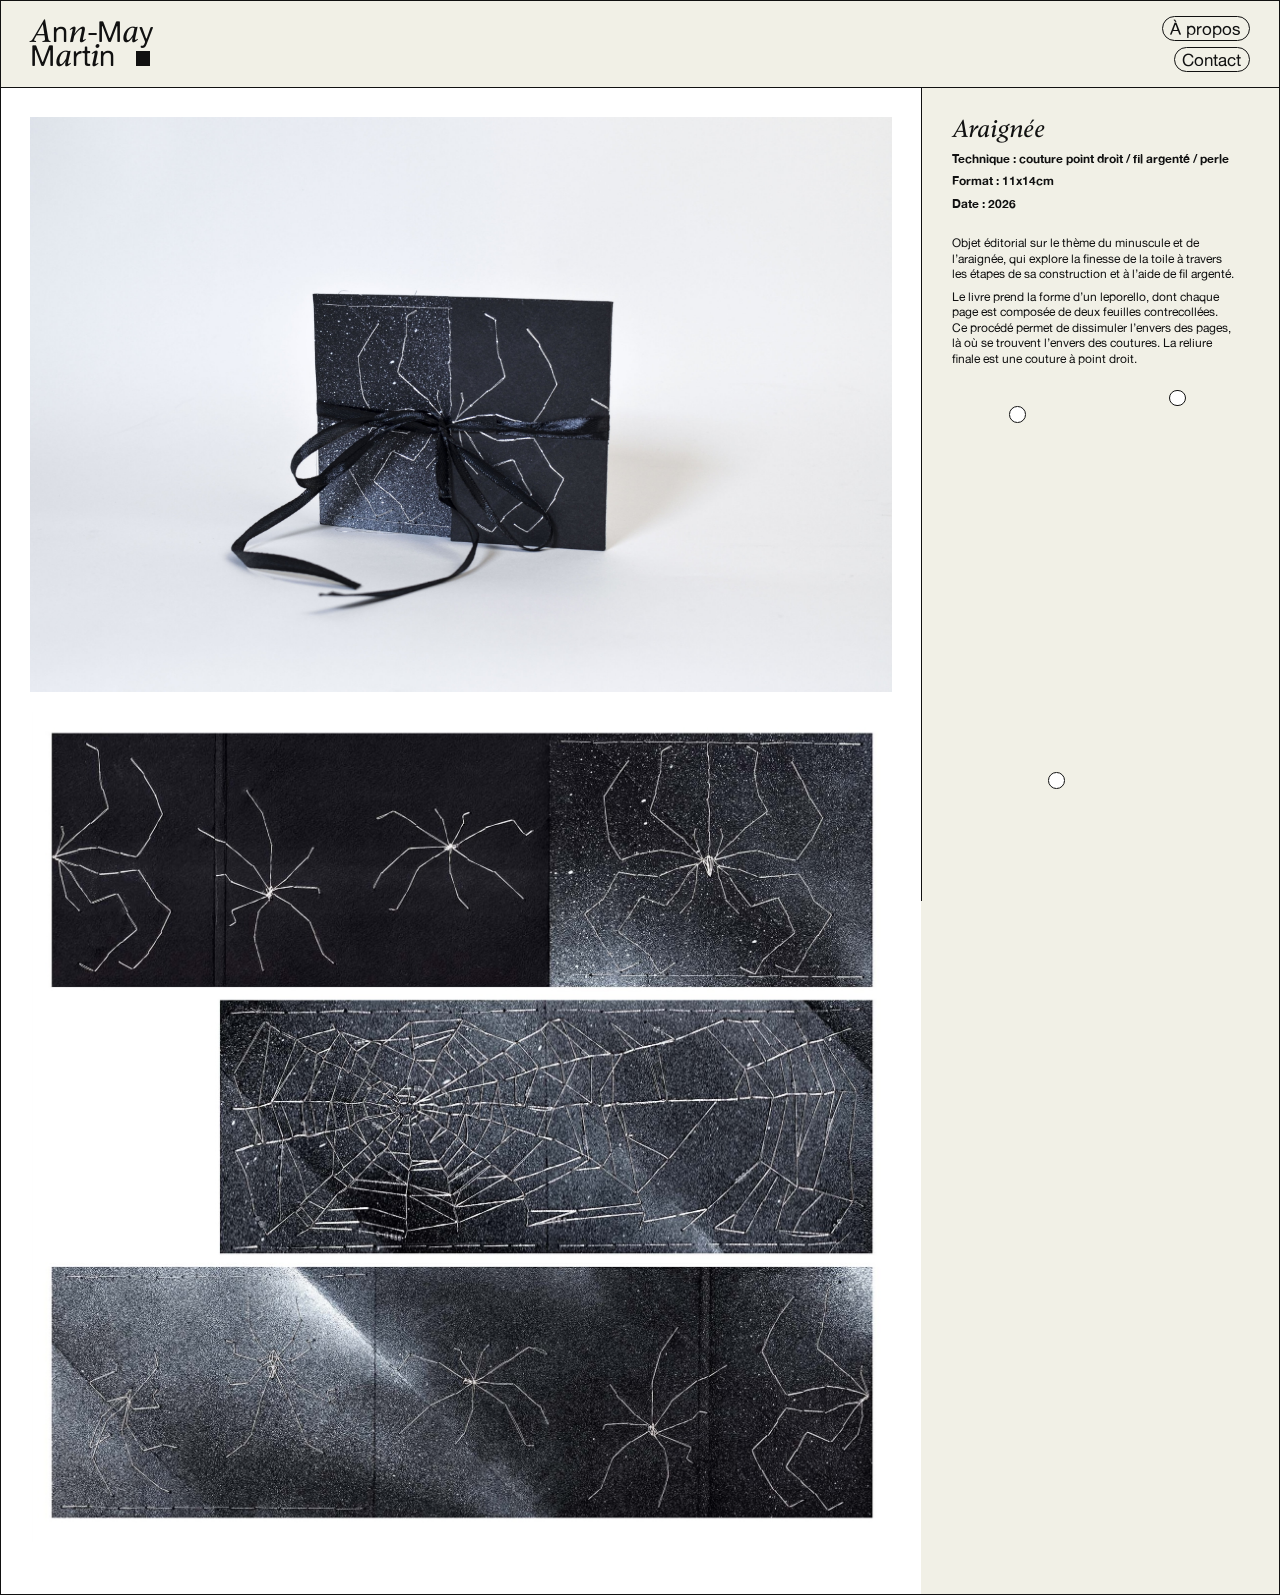
==== araignee.html @ fddde3b2 "lundisoir" ====
<!DOCTYPE html>
<html lang="fr">

<head>
    <meta charset="UTF-8">
    <meta name="viewport" content="width=device-width, initial-scale=1.0">
    <title>2463 – Ann-May Martin</title>
    <link rel="stylesheet" href="style.css">
</head>

<body>
    <div class="page" id="top">

        <header>
            <div class="logo">
                <h1 class="nom">
                    <a href="index.html" aria-label="Ann-May Martin, accueil"><span class="v">A</span>n<span
                            class="v">n</span>-M<span class="v">a</span>y<br>M<span class="v">a</span>rt<span
                            class="v">i</span>n</a> <a class="square" href="index.html" aria-label="Revenir à la page d'entrée"></a>
                </h1>
            </div>

            <nav>
                <div class="nav-item">
                    <button class="pill" type="button" aria-expanded="false" aria-controls="popup-apropos">À
                        propos</button>
                    <div class="popup" id="popup-apropos" hidden>
                        <button class="popup__close" type="button" aria-label="Fermer"></button>
                        <p>Étudiante en DN MADE Graphisme à l'ELMAD Auguste Renoir, je suis passionnée par l'édition et
                            les narrations visuelles.</p>
                        <p>Cette année, dans le cadre de mes études, je suis à la recherche d’un stage d’une durée de 3 mois, du 5 Avril au 27 Juin 2027.</p>
                    </div>
                </div>

                <div class="nav-item">
                    <button class="pill" type="button" aria-expanded="false"
                        aria-controls="popup-contact">Contact</button>
                    <div class="popup" id="popup-contact" hidden>
                        <button class="popup__close" type="button" aria-label="Fermer"></button>
                        <p><a href="mailto:annmaymartin@gmail.com">annmaymartin@gmail.com</a></p>
                        <p><a href="https://www.instagram.com/sego_am/" target="_blank" rel="noopener">ig : @sego_am</a>
                        </p>
                        <p><a href="cv.pdf" target="_blank" rel="noopener"><strong>CV</strong></a></p>
                    </div>
                </div>
            </nav>
        </header>

        <div class="layout">

            <main>
                <section class="slider" data-slider aria-label="Photos du projet araignee">
                    <img class="slide is-active" src="images/araignee/ara_1.jpg" alt="araignee, photo 1">
                    <img class="slide" src="images/araignee/ara_3.jpg" alt="araignee, photo 2">
                    <img class="slide" src="images/araignee/ara_7.jpg" alt="araignee, photo 3">
                    <img class="slide" src="images/araignee/ara_4.jpg" alt="araignee, photo 4">
                    <img class="slide" src="images/araignee/ara_5.jpg" alt="araignee, photo 5">
                    <img class="slide" src="images/araignee/ara_6.jpg" alt="araignee, photo 6">
                    <img class="slide" src="images/araignee/ara_8.jpg" alt="araignee, photo 7">
                    <img class="slide" src="images/araignee/ara_10.jpg" alt="araignee, photo 8">
                    <img class="slide" src="images/araignee/ara_11.jpg" alt="araignee, photo 9">
                    <img class="slide" src="images/araignee/ara_12.jpg" alt="araignee, photo 10">

                    <button class="slider__btn slider__btn--prev" aria-label="Photo précédente"></button>
                    <button class="slider__btn slider__btn--next" aria-label="Photo suivante"></button>
                </section>

                <div class="band">
                    <img src="images/araignee/ara_18.jpg" alt="araignee, aperçu des pages">
                </div>
            </main>
            <aside>
                <div class="info-text">
                    <h2 class="project-title">Araignée</h2>
                    <p><strong>Technique : couture point droit / fil argenté / perle</strong></p>
                    <p><strong>Format : 11x14cm</strong></p>
                    <p><strong>Date : 2026</strong></p>

                    <p class="gap">Objet éditorial sur le thème du minuscule et de l’araignée, qui explore la finesse de la toile à travers les étapes de sa construction et à l’aide de fil argenté.</p>
                    <p>Le livre prend la forme d’un leporello, dont chaque page est composée de deux feuilles contrecollées. Ce procédé permet de dissimuler l’envers des pages, là où se trouvent l’envers des coutures. La reliure finale est une couture à point droit.</p>
                </div>
            </aside>
        </div>

    </div>

    <div class="cursor" aria-hidden="true"></div>
    <script src="script.js"></script>
</body>

</html>
---- style.css ----
@font-face {
    font-family: "AlteHaasGrotesk";
    src: url("font/AlteHaasGroteskRegular.ttf") format("truetype");
    font-display: swap;
}

@font-face {
    font-family: "AlteHaasGrotesk";
    src: url("font/AlteHaasGroteskBold.ttf") format("truetype");
    font-weight: 700;
    font-display: swap;
}

@font-face {
    font-family: "Gambetta";
    src: url("font/Gambetta-MediumItalic.otf") format("opentype");
    font-style: italic;
    font-display: swap;
}

@font-face {
    font-family: "Gambetta";
    src: url("font/Gambetta-Medium.otf") format("opentype");
    font-style: normal;
    font-display: swap;
}

:root {
    --bg: #F1F0E6;
    --white: #FFFFFF;
    --ink: #111111;
    --line: 1.5px solid var(--ink);
    --font-sans: "AlteHaasGrotesk", "Helvetica Neue", Arial, sans-serif;
    --font-serif: "Gambetta", Georgia, serif;

    --header-h: clamp(76px, 6.8vw, 128px);
    /* hauteur du header */
    --side: clamp(16px, 2.3vw, 42px);
    /* marges latérales */
    --gap: clamp(12px, 1.6vw, 28px);
    --dot-size: clamp(12px, 1.3vw, 22px);
    --gs: 1.13;
    --ratio: 1 / 1;
    --slide-ratio: 3 / 2;
}

*,
*::before,
*::after {
    box-sizing: border-box;
}

html {
    scroll-behavior: smooth;
    scroll-padding-top: var(--header-h);
}

body {
    margin: 0;
    background: var(--bg);
    color: var(--ink);
    font-family: var(--font-sans);
    overflow-x: clip;
}

a {
    color: inherit;
    text-decoration: none;
}

p {
    margin: 0;
}

img {
    display: block;
    width: 100%;
    height: 100%;
    object-fit: cover;
}

:focus-visible {
    outline: 2px solid var(--ink);
    outline-offset: 3px;
}

.page {
    max-width: 1920px;
    margin: 0 auto;
    border: var(--line);
}

header {
    position: sticky;
    top: 0;
    z-index: 10;
    height: var(--header-h);
    display: flex;
    align-items: center;
    justify-content: space-between;
    padding: 0 var(--side);
    background: var(--bg);
    border-bottom: var(--line);
}

h1 {
    margin: 0;
    font-family: var(--font-sans);
    font-weight: 400;
    font-size: clamp(1.35rem, 2.3vw, 2.6rem);
    line-height: .82;
    letter-spacing: -.01em;
}

.nom .l,
.nom .v {
    line-height: 0;
}

.v {
    font-family: var(--font-serif);
    font-style: italic;
    font-weight: 500;
    font-size: calc(1em * var(--gs));
}

.nom .line--serif .l {
    font-size: calc(1em * var(--gs));
}

.nom .l:hover {
    font-family: var(--font-serif);
    font-style: italic;
    font-weight: 500;
    font-size: calc(1em * var(--gs));
}

.nom .v:hover,
.nom .line--serif .l:hover {
    font-family: var(--font-sans);
    font-style: normal;
    font-weight: 400;
    font-size: 1em;
}

.square {
    transition: transform .25s ease;
}

.square:hover {
    transform: scale(1.25);
}

.square {
    display: inline-block;
    width: .5em;
    height: .5em;
    margin-left: .45em;
    background: var(--ink);
}

nav {
    display: flex;
    flex-direction: column;
    align-items: flex-end;
    gap: .4em;
    font-size: clamp(.9rem, 1.3vw, 1.45rem);
}

.pill {
    padding: .02em .45em .06em;
    border: var(--line);
    border-radius: 999px;
    background: transparent;
    line-height: 1.15;
    transition: background .3s, color .3s, transform .3s;
}

.pill:hover {
    background: var(--ink);
    color: var(--bg);
    transform: translateX(-4px);
}

button.pill {
    font: inherit;
    color: inherit;
    cursor: pointer;
    appearance: none;
}

.nav-item {
    position: relative;
}

.popup {
    --popup-gap: 13px;
    position: absolute;
    z-index: 20;
    top: calc(100% + var(--popup-gap));
    right: calc(100% - var(--popup-gap));
    /* sous le bouton, vers la gauche */
    width: max-content;
    max-width: clamp(220px, 17vw, 340px);
    padding: .75em .85em;
    border: var(--line);
    background: rgba(255, 255, 255, .88);
    font-size: clamp(.78rem, .92vw, 1.05rem);
    line-height: 1.2;
    text-align: left;
    hyphens: auto;
}

.popup[hidden] {
    display: none;
}

.popup p+p {
    margin-top: .5em;
}

.popup a:hover {
    text-decoration: underline;
}

.popup__close {
    position: absolute;
    top: -6px;
    right: -6px;
    width: 12px;
    height: 12px;
    padding: 0;
    border: var(--line);
    background: var(--white);
    cursor: pointer;
}

.popup__close::after {
    content: "";
    position: absolute;
    inset: -10px;
}

/* Cercles décoratifs */
.dot {
    position: absolute;
    left: var(--x);
    top: var(--y);
    width: var(--dot-size);
    aspect-ratio: 1;
    border: var(--line);
    border-radius: 50%;
    background: var(--white);
}

.layout {
    display: grid;
    grid-template-columns: 72fr 28fr;
}

main {
    background: var(--white);
    padding: var(--side) var(--side) clamp(32px, 4vw, 70px);
    /* plus d'espace blanc au-dessus */
}

.grid {
    display: grid;
    grid-template-columns: repeat(2, 1fr);
    gap: var(--gap);
}

.grid--3 {
    grid-template-columns: repeat(3, 1fr);
}

.photo {
    margin: 0;
}

.photo img {
    height: auto;
}

.image-container {
    position: relative;
    display: grid;
    overflow: hidden;
    aspect-ratio: var(--ratio);
    color: var(--white);
    animation: fade .9s ease both;
}

.image-container:nth-child(even) {
    animation-delay: .12s;
}

@keyframes fade {
    from {
        opacity: 0;
    }
}

.image-container img {
    grid-area: 1 / 1;
    transition: transform .6s ease;
}

.image-container:hover img,
.image-container:focus-visible img {
    transform: scale(1.05);
}

.overlay {
    position: absolute;
    inset: 0;
    background: rgba(0, 0, 0, .5);
    opacity: 0;
    transition: opacity .4s ease;
}

/* Titre pilule blanche */
.image-text {
    grid-area: 1 / 1;
    position: relative;
    z-index: 1;
    place-self: center;
    max-width: 90%;
    padding: .2em .8em .25em;
    border: var(--line);
    border-color: var(--white);
    border-radius: 999px;
    font-size: clamp(.85rem, 1.7vw, 1.9rem);
    text-align: center;
    white-space: nowrap;
    overflow: hidden;
    text-overflow: ellipsis;
    opacity: 0;
    transform: translateY(8px);
    transition: opacity .4s ease, transform .4s ease;
}

.image-container:hover .overlay,
.image-container:focus-visible .overlay {
    opacity: 1;
}

.image-container:hover .image-text,
.image-container:focus-visible .image-text {
    opacity: 1;
    transform: none;
}

.has-cursor .image-container,
.has-cursor .slider,
.has-cursor .band {
    cursor: none;
}

.cursor {
    position: fixed;
    top: 0;
    left: 0;
    z-index: 100;
    width: var(--dot-size);
    aspect-ratio: 1;
    margin: calc(var(--dot-size) / -2) 0 0 calc(var(--dot-size) / -2);
    border: var(--line);
    border-radius: 50%;
    background: var(--white);
    pointer-events: none;
    opacity: 0;
    scale: .4;
    transition: opacity .25s ease, scale .3s ease;
}

.cursor.is-visible {
    opacity: 1;
    scale: 1;
}

@media (hover: none) {
    .cursor {
        display: none;
    }
}

aside {
    position: sticky;
    top: var(--header-h);
    height: calc(100vh - var(--header-h));
    overflow-y: auto;
    scrollbar-width: none;
    background: var(--bg);
    border-left: var(--line);
    align-self: start;
}

.info-text {
    padding: var(--side) clamp(18px, 3.5vw, 70px) 0 var(--side);
    font-size: clamp(.78rem, .92vw, 1.05rem);
    line-height: 1.25;
    hyphens: auto;
}

.info-text p+p {
    margin-top: .55em;
}

.info-text .gap {
    margin-top: 1.9em;
}


@media (max-width: 1024px) {
    .layout {
        grid-template-columns: 66fr 34fr;
    }

    .info-text {
        font-size: .8rem;
        padding-right: var(--side);
    }
}

.slider {
    position: relative;
    overflow: hidden;
    aspect-ratio: var(--slide-ratio);
    background: #e7e6dc;
}

.slide {
    position: absolute;
    inset: 0;
    opacity: 0;
    transition: opacity .4s ease;
}

.slide.is-active {
    opacity: 1;
}

/* Flèches */
.slider__btn {
    position: absolute;
    top: 50%;
    translate: 0 -50%;
    width: clamp(44px, 5.2vw, 104px);
    aspect-ratio: 1;
    display: grid;
    place-items: center;
    padding: 0;
    border: 0;
    border-radius: 50%;
    background: rgba(80, 80, 80, .8);
    color: var(--white);
    cursor: pointer;
    opacity: 0;
    transition: opacity .3s ease, background .3s ease;
}

.slider__btn--prev {
    left: clamp(8px, 1vw, 14px);
}

.slider__btn--next {
    right: clamp(8px, 1vw, 14px);
}

.slider__btn--prev { --fleche: url("data:image/svg+xml,%3Csvg xmlns='http://www.w3.org/2000/svg' viewBox='0 0 24 24' fill='none' stroke='black' stroke-width='1.4' stroke-linecap='round' stroke-linejoin='round'%3E%3Cpath d='M20 12H4M10 5l-7 7 7 7'/%3E%3C/svg%3E"); }
.slider__btn--next { --fleche: url("data:image/svg+xml,%3Csvg xmlns='http://www.w3.org/2000/svg' viewBox='0 0 24 24' fill='none' stroke='black' stroke-width='1.4' stroke-linecap='round' stroke-linejoin='round'%3E%3Cpath d='M4 12h16M14 5l7 7-7 7'/%3E%3C/svg%3E"); }
.slider__btn::after {
    content: ""; width: 46%; aspect-ratio: 1;
    background: currentColor;
    -webkit-mask: var(--fleche) center / contain no-repeat;
            mask: var(--fleche) center / contain no-repeat;
}

.slider:hover .slider__btn,
.slider:focus-within .slider__btn {
    opacity: 1;
}

.slider__btn:hover {
    background: rgba(17, 17, 17, .88);
}

@media (hover: none) {
    .slider__btn {
        opacity: 1;
    }
}

.band {
    margin-top: var(--gap);
}

.band img {
    height: auto;
}

.project-title {
    margin: 0 0 .3em;
    font: italic 500 clamp(1.5rem, 2vw, 2.4rem)/1 var(--font-serif);
}

.info-text em {
    font-family: var(--font-serif);
    font-style: italic;
}

/* PETIT ÉCRAN */
@media (max-width: 900px) {
    .grid--3 {
        grid-template-columns: repeat(2, 1fr);
    }
}

/*  MOBILE : header compact, 1 colonne, texte */
@media (max-width: 720px) {
    :root {
        --header-h: 68px;
        --ratio: 4 / 5;
        --slide-ratio: 4 / 3;
    }

    nav {
        flex-direction: row;
        gap: 6px;
        font-size: .85rem;
    }

    .popup {
        position: fixed;
        top: calc(var(--header-h) + 10px);
        left: var(--side);
        right: var(--side);
        width: auto;
        max-width: none;
    }

    .layout {
        grid-template-columns: 1fr;
    }

    .grid {
        grid-template-columns: 1fr;
    }

    main {
        padding-top: 24px;
    }

    aside {
        position: relative;
        top: 0;
        height: auto;
        border-left: 0;
        border-top: var(--line);
        padding-bottom: 40px;
    }

    aside .dot {
        display: none;
    }
}

html.intro-on {
    overflow: hidden;
}

.no-intro #intro {
    display: none;
}

#intro {
    position: fixed;
    inset: 0;
    z-index: 200;
    overflow: hidden;
    cursor: pointer;
    background: var(--white);
    /* fond tout blanc */
    border: var(--line);
    transition: transform .9s cubic-bezier(.7, 0, .2, 1);
}

#intro.is-leaving {
    transform: translateY(-100%);
}

.intro__dot {
    position: absolute;
    left: var(--x);
    top: var(--y);
    width: var(--dot-size);
    aspect-ratio: 1;
    border: var(--line);
    border-radius: 50%;
    background: var(--bg);
    animation: flotter var(--dur, 12s) ease-in-out var(--delay, 0s) infinite;
}

@keyframes flotter {

    0%,
    100% {
        transform: translate(0, 0);
    }

    50% {
        transform: translate(var(--dx, 20px), var(--dy, -20px));
    }
}

.intro__name {
    position: absolute;
    z-index: 5;
    left: 50%;
    top: 50%;
    transform: translate(-50%, -50%);
    font-size: clamp(3rem, 12.6vw, 15rem);
    line-height: .8;
    letter-spacing: -.02em;
    white-space: nowrap;
}

.intro__name .line {
    display: block;
}

.intro__name .line--serif {
    margin-left: .5em;
    font-family: var(--font-serif);
    font-style: normal;
    font-weight: 500;
}

@media (max-width: 720px) {
    .intro__name {
        font-size: 19vw;
    }
}

@media (prefers-reduced-motion: reduce) {

    *,
    *::before,
    *::after {
        animation: none !important;
        transition: none !important;
    }

    html {
        scroll-behavior: auto;
    }
}
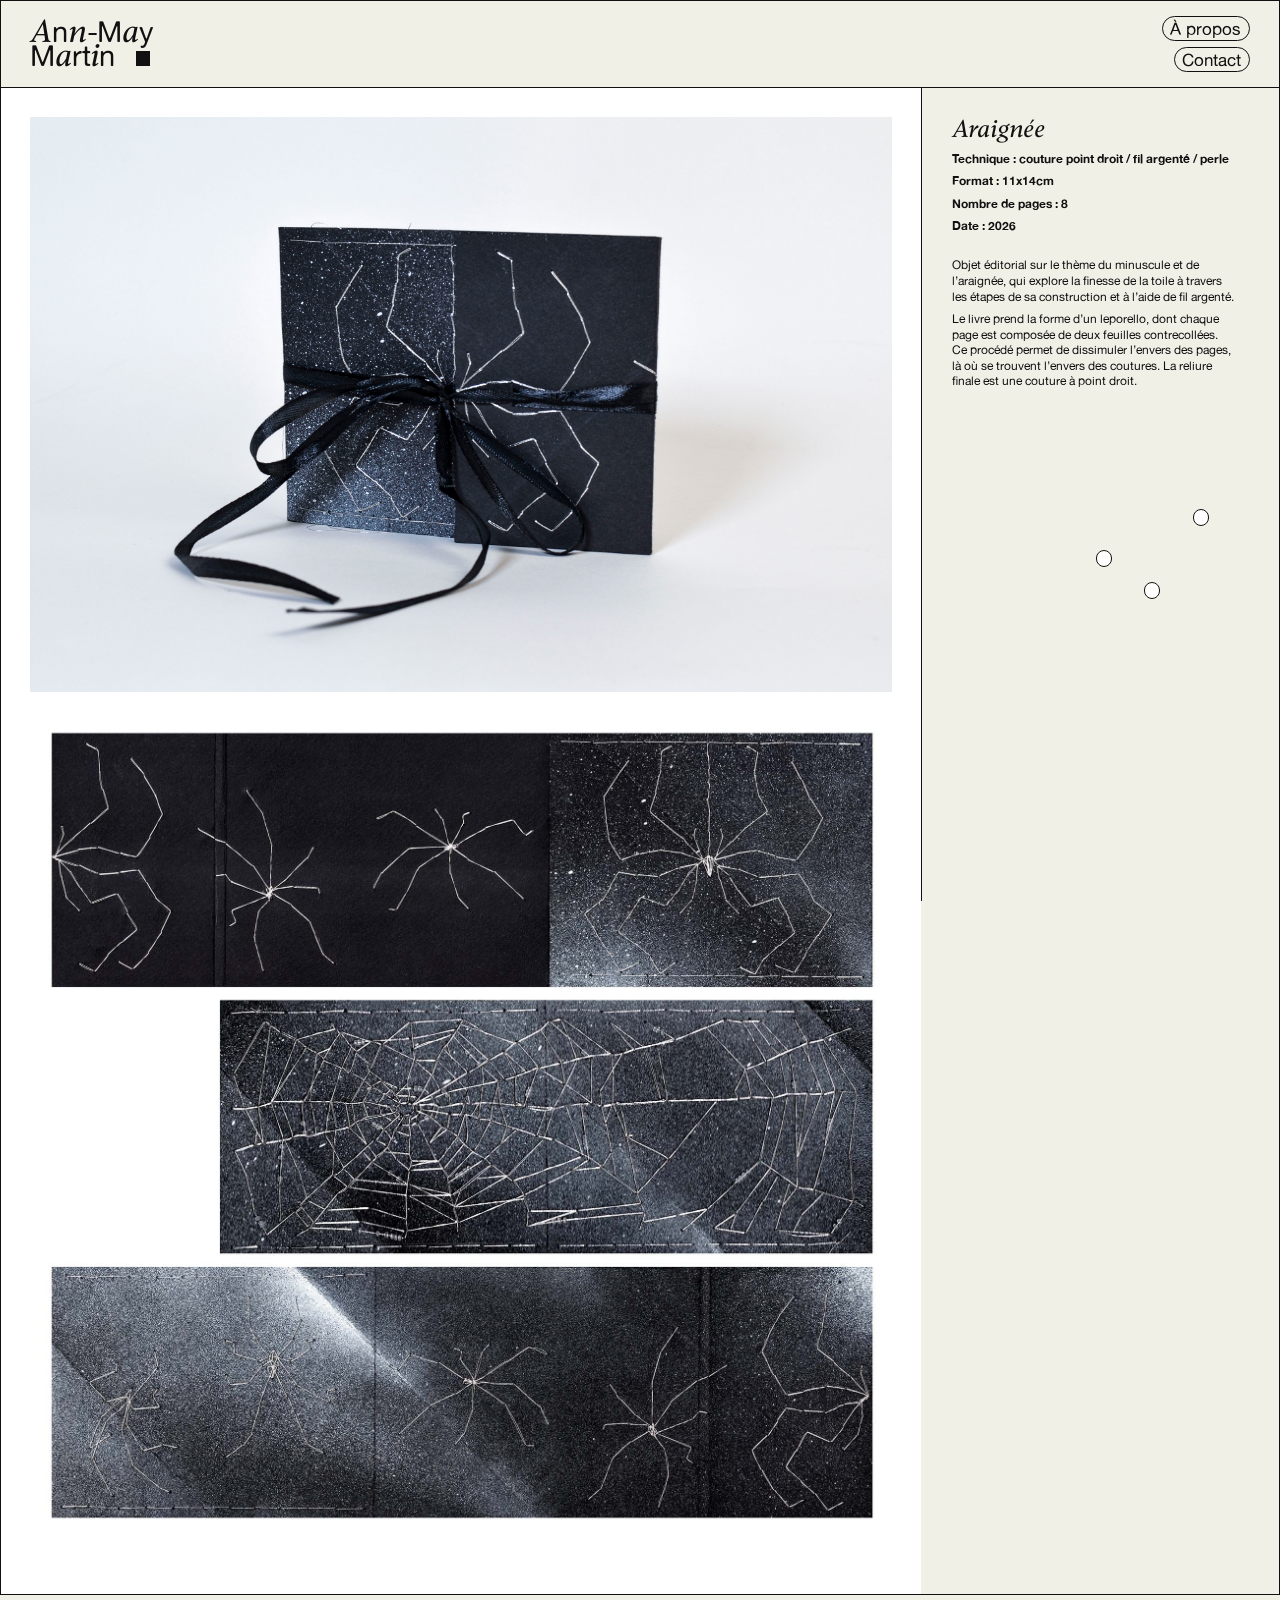
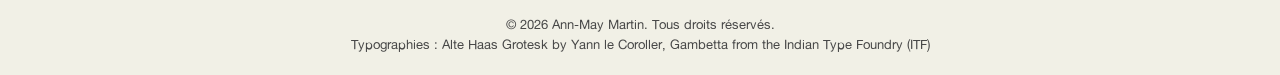
==== commit aa1101b0: "mardi" ====
--- a/araignee.html
+++ b/araignee.html
@@ -4,7 +4,8 @@
 <head>
     <meta charset="UTF-8">
     <meta name="viewport" content="width=device-width, initial-scale=1.0">
-    <title>2463 – Ann-May Martin</title>
+    <title>Araignée – Ann-May Martin</title>
+    <link rel="icon" type="image/png" href="images/rond.png">
     <link rel="stylesheet" href="style.css">
 </head>
 
@@ -28,7 +29,7 @@
                         <button class="popup__close" type="button" aria-label="Fermer"></button>
                         <p>Étudiante en DN MADE Graphisme à l'ELMAD Auguste Renoir, je suis passionnée par l'édition et
                             les narrations visuelles.</p>
-                        <p>Cette année, dans le cadre de mes études, je suis à la recherche d’un stage d’une durée de 3 mois, du 5 Avril au 27 Juin 2027.</p>
+                        <p>Cette année, dans le cadre de mes études, je suis à la recherche d’un stage d’une durée de 3 mois sur la période de Avril à Juin 2027.</p>
                     </div>
                 </div>
 
@@ -40,7 +41,7 @@
                         <p><a href="mailto:annmaymartin@gmail.com">annmaymartin@gmail.com</a></p>
                         <p><a href="https://www.instagram.com/sego_am/" target="_blank" rel="noopener">ig : @sego_am</a>
                         </p>
-                        <p><a href="cv.pdf" target="_blank" rel="noopener"><strong>CV</strong></a></p>
+                        <p><a href="cv/AnnMay_Martin_CV.pdf" target="_blank" rel="noopener"><strong>CV</strong></a></p>
                     </div>
                 </div>
             </nav>
@@ -74,6 +75,7 @@
                     <h2 class="project-title">Araignée</h2>
                     <p><strong>Technique : couture point droit / fil argenté / perle</strong></p>
                     <p><strong>Format : 11x14cm</strong></p>
+                    <p><strong>Nombre de pages : 8</strong></p>
                     <p><strong>Date : 2026</strong></p>
 
                     <p class="gap">Objet éditorial sur le thème du minuscule et de l’araignée, qui explore la finesse de la toile à travers les étapes de sa construction et à l’aide de fil argenté.</p>
@@ -86,6 +88,11 @@
 
     <div class="cursor" aria-hidden="true"></div>
     <script src="script.js"></script>
+
+    <footer class="site-footer">
+        <p>&copy; 2026 Ann-May Martin. Tous droits réservés.</p>
+        <p>Typographies : Alte Haas Grotesk by Yann le Coroller, Gambetta from the Indian Type Foundry (ITF)</p>
+    </footer>
 </body>
 
 </html>
--- a/style.css
+++ b/style.css
@@ -15,13 +15,6 @@
     font-family: "Gambetta";
     src: url("font/Gambetta-MediumItalic.otf") format("opentype");
     font-style: italic;
-    font-display: swap;
-}
-
-@font-face {
-    font-family: "Gambetta";
-    src: url("font/Gambetta-Medium.otf") format("opentype");
-    font-style: normal;
     font-display: swap;
 }
 
@@ -34,9 +27,7 @@
     --font-serif: "Gambetta", Georgia, serif;
 
     --header-h: clamp(76px, 6.8vw, 128px);
-    /* hauteur du header */
     --side: clamp(16px, 2.3vw, 42px);
-    /* marges latérales */
     --gap: clamp(12px, 1.6vw, 28px);
     --dot-size: clamp(12px, 1.3vw, 22px);
     --gs: 1.13;
@@ -319,7 +310,6 @@
     transition: opacity .4s ease;
 }
 
-/* Titre pilule blanche */
 .image-text {
     grid-area: 1 / 1;
     position: relative;
@@ -510,14 +500,12 @@
     font-style: italic;
 }
 
-/* PETIT ÉCRAN */
 @media (max-width: 900px) {
     .grid--3 {
         grid-template-columns: repeat(2, 1fr);
     }
 }
 
-/*  MOBILE : header compact, 1 colonne, texte */
 @media (max-width: 720px) {
     :root {
         --header-h: 68px;
@@ -655,4 +643,17 @@
     html {
         scroll-behavior: auto;
     }
+}
+
+.site-footer {
+    padding: 20px 25px;
+    font-family: "AlteHaasGrotesk";
+    font-size: 13px;
+    line-height: 1.4;
+}
+
+.site-footer p {
+    margin:0 0 2px;
+    text-align: center;
+    color: rgb(72, 72, 72);  
 }
